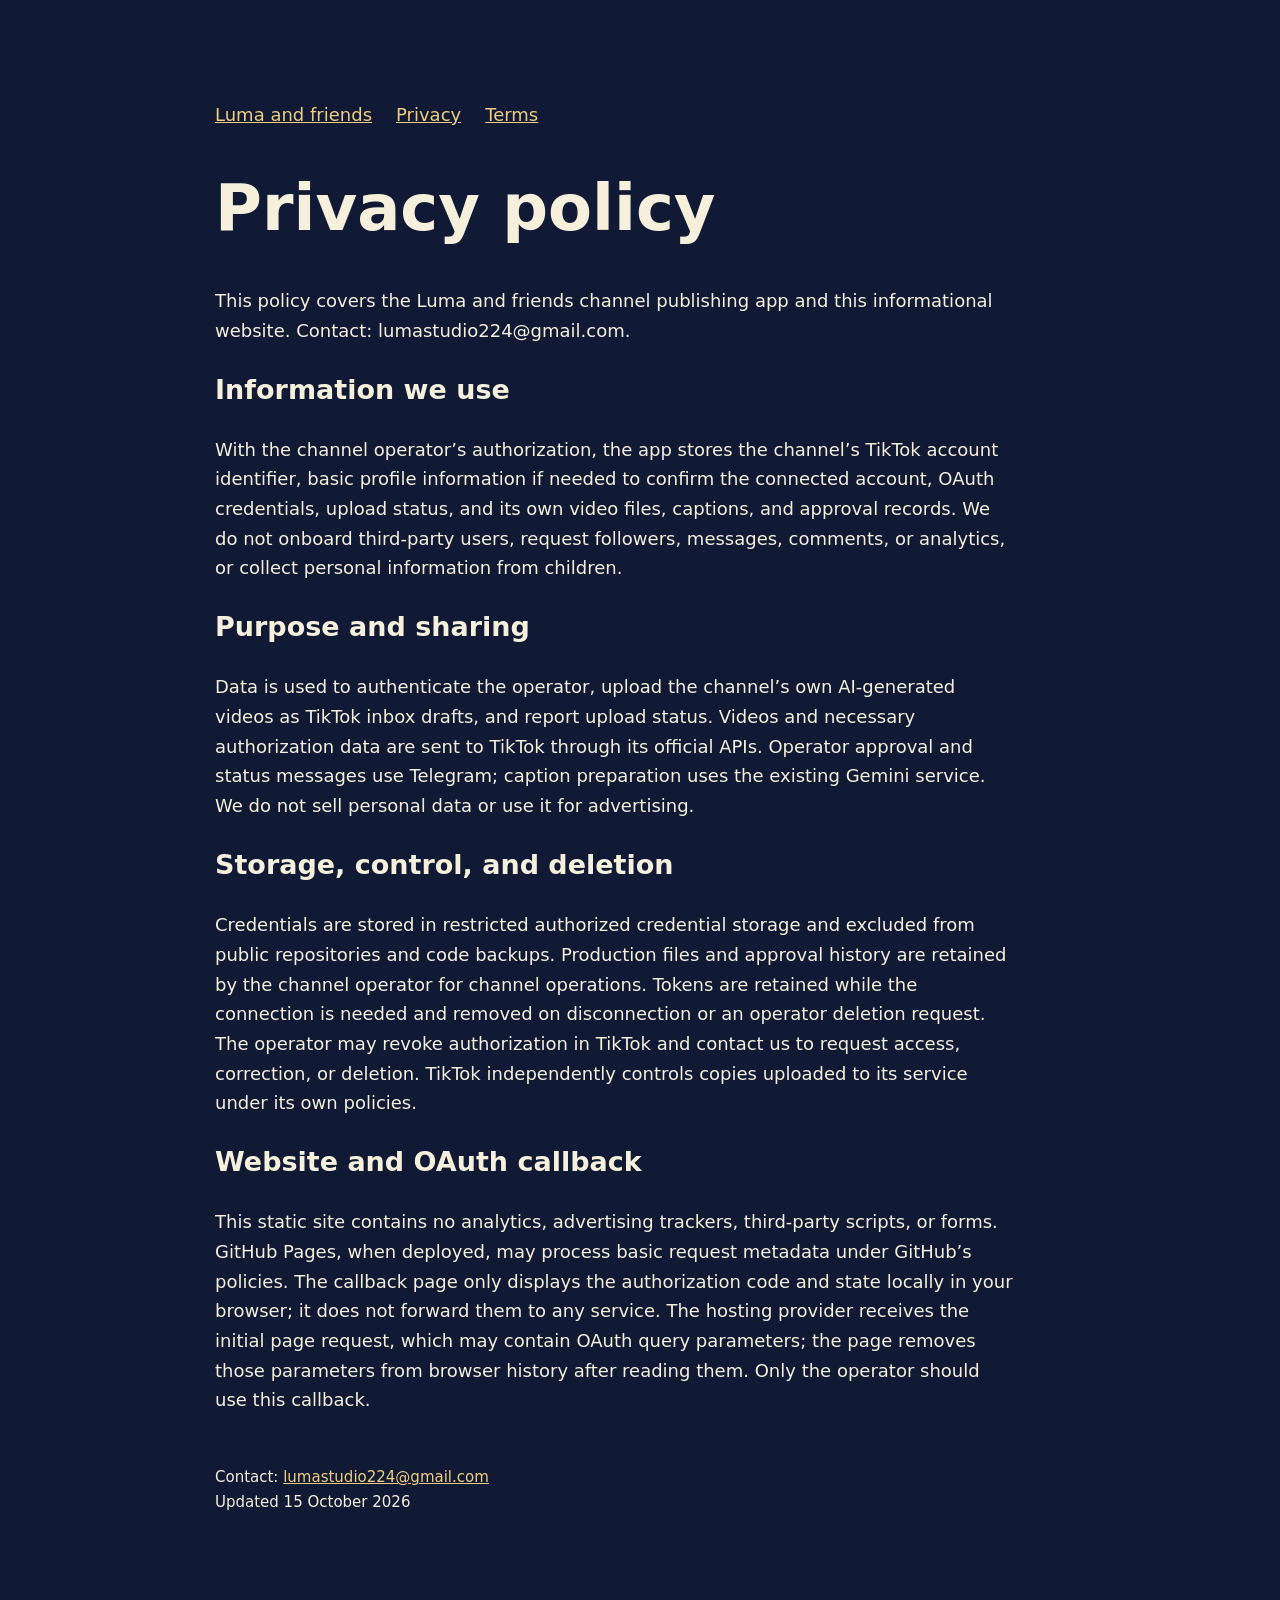
==== privacy-policy.html @ e39ebb84 "Prepare Luma public site and TikTok policies" ====
<!doctype html><html lang="en"><head><meta charset="utf-8"><meta name="viewport" content="width=device-width,initial-scale=1"><meta name="referrer" content="no-referrer"><!-- TikTok verification slot: place the portal-provided signature file at this site root; add a meta tag here only if the portal explicitly supplies one. --><title>Privacy policy — Luma and friends</title><link rel="stylesheet" href="style.css"></head><body><main><nav><a href="index.html">Luma and friends</a><a href="privacy-policy.html">Privacy</a><a href="terms.html">Terms</a></nav><h1>Privacy policy</h1><p>This policy covers the Luma and friends channel publishing app and this informational website. Contact: lumastudio224@gmail.com.</p><h2>Information we use</h2><p>With the channel operator’s authorization, the app stores the channel’s TikTok account identifier, basic profile information if needed to confirm the connected account, OAuth credentials, upload status, and its own video files, captions, and approval records. We do not onboard third-party users, request followers, messages, comments, or analytics, or collect personal information from children.</p><h2>Purpose and sharing</h2><p>Data is used to authenticate the operator, upload the channel’s own AI-generated videos as TikTok inbox drafts, and report upload status. Videos and necessary authorization data are sent to TikTok through its official APIs. Operator approval and status messages use Telegram; caption preparation uses the existing Gemini service. We do not sell personal data or use it for advertising.</p><h2>Storage, control, and deletion</h2><p>Credentials are stored in restricted authorized credential storage and excluded from public repositories and code backups. Production files and approval history are retained by the channel operator for channel operations. Tokens are retained while the connection is needed and removed on disconnection or an operator deletion request. The operator may revoke authorization in TikTok and contact us to request access, correction, or deletion. TikTok independently controls copies uploaded to its service under its own policies.</p><h2>Website and OAuth callback</h2><p>This static site contains no analytics, advertising trackers, third-party scripts, or forms. GitHub Pages, when deployed, may process basic request metadata under GitHub’s policies. The callback page only displays the authorization code and state locally in your browser; it does not forward them to any service. The hosting provider receives the initial page request, which may contain OAuth query parameters; the page removes those parameters from browser history after reading them. Only the operator should use this callback.</p><footer>Contact: <a href="mailto:lumastudio224@gmail.com">lumastudio224@gmail.com</a><br>Updated 15 October 2026</footer></main></body></html>
---- style.css ----
body{margin:0;background:#101a35;color:#f5efdc;font:18px/1.65 system-ui,sans-serif}main{max-width:850px;margin:8vh auto;padding:28px}h1{font-size:clamp(2.3rem,7vw,4rem);line-height:1.1}a{color:#f0cd80}nav{display:flex;gap:24px;flex-wrap:wrap}p{max-width:70ch}.owl{font-size:4rem}pre{white-space:pre-wrap;overflow-wrap:anywhere;padding:20px;background:#203050}footer{margin-top:50px;font-size:15px}
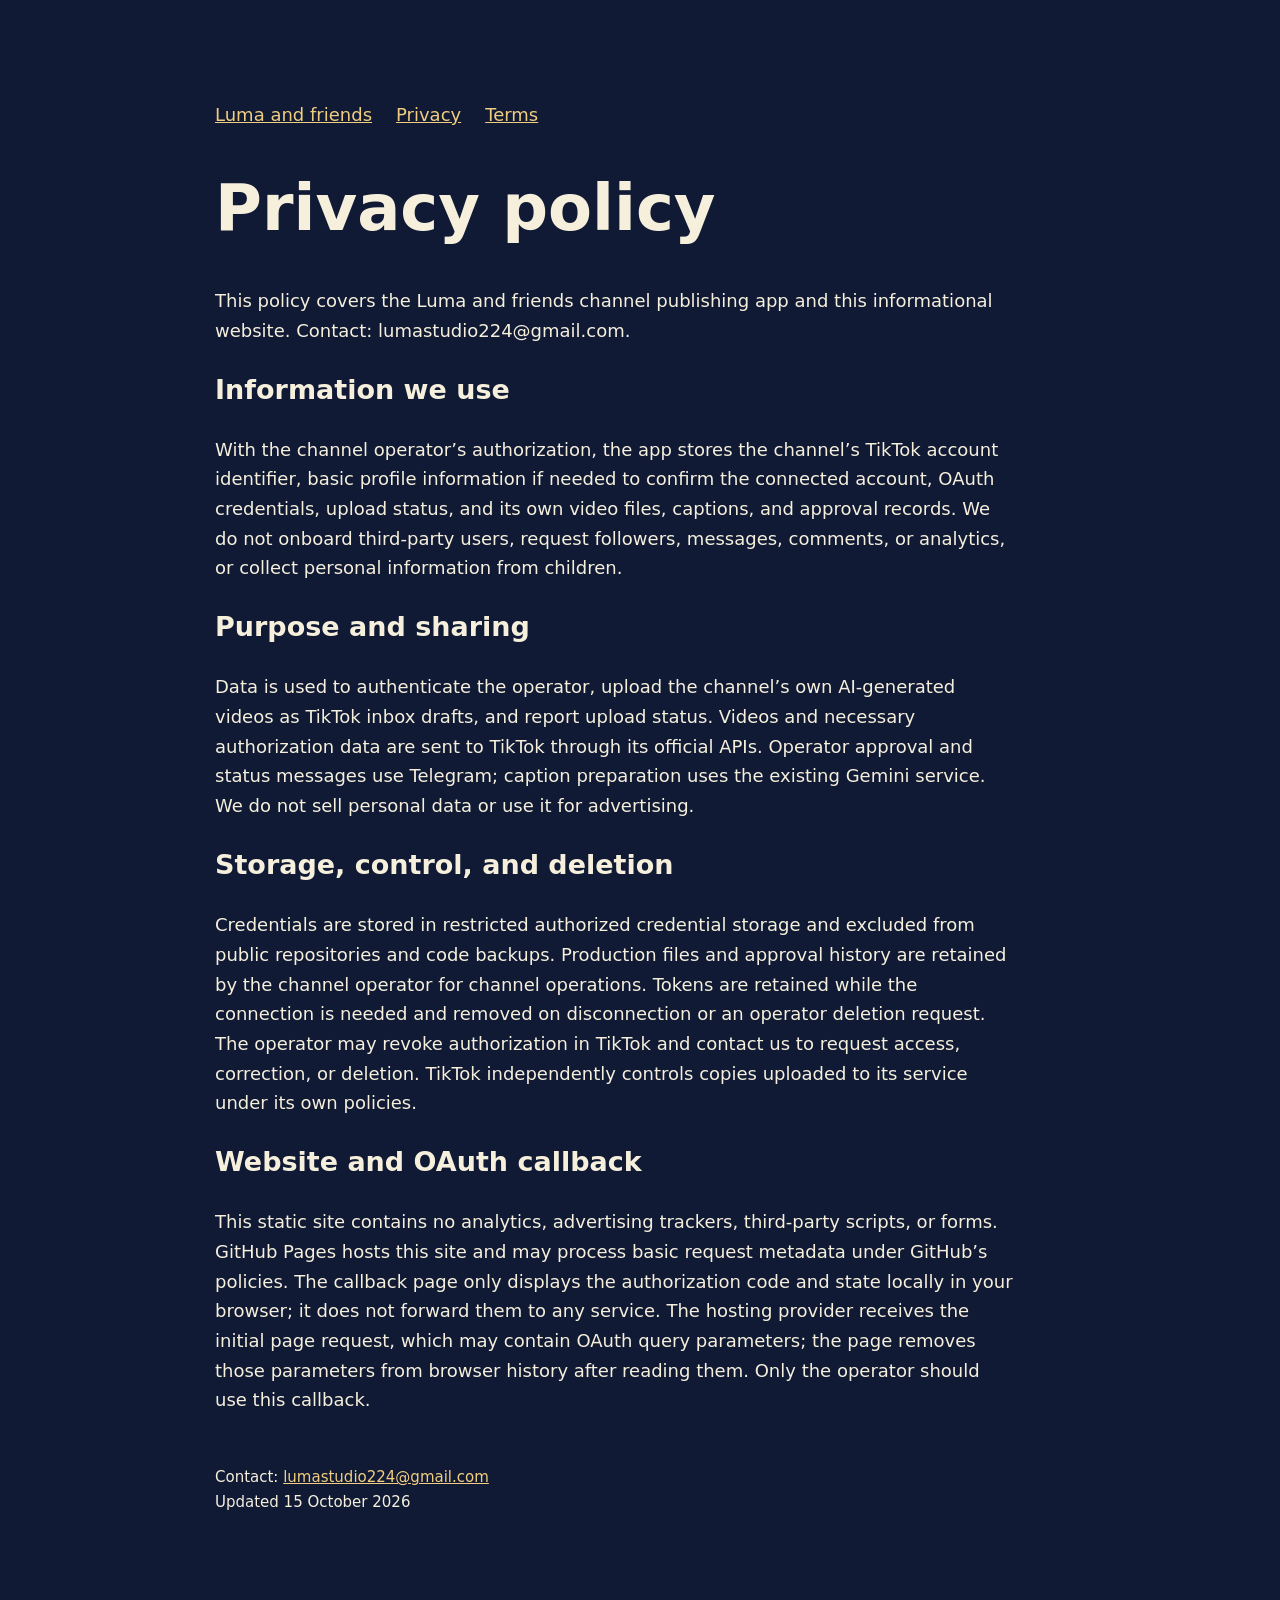
==== commit 4e146622: "Privacy: GitHub Pages hosting wording" ====
--- a/privacy-policy.html
+++ b/privacy-policy.html
@@ -1 +1 @@
-<!doctype html><html lang="en"><head><meta charset="utf-8"><meta name="viewport" content="width=device-width,initial-scale=1"><meta name="referrer" content="no-referrer"><!-- TikTok verification slot: place the portal-provided signature file at this site root; add a meta tag here only if the portal explicitly supplies one. --><title>Privacy policy — Luma and friends</title><link rel="stylesheet" href="style.css"></head><body><main><nav><a href="index.html">Luma and friends</a><a href="privacy-policy.html">Privacy</a><a href="terms.html">Terms</a></nav><h1>Privacy policy</h1><p>This policy covers the Luma and friends channel publishing app and this informational website. Contact: lumastudio224@gmail.com.</p><h2>Information we use</h2><p>With the channel operator’s authorization, the app stores the channel’s TikTok account identifier, basic profile information if needed to confirm the connected account, OAuth credentials, upload status, and its own video files, captions, and approval records. We do not onboard third-party users, request followers, messages, comments, or analytics, or collect personal information from children.</p><h2>Purpose and sharing</h2><p>Data is used to authenticate the operator, upload the channel’s own AI-generated videos as TikTok inbox drafts, and report upload status. Videos and necessary authorization data are sent to TikTok through its official APIs. Operator approval and status messages use Telegram; caption preparation uses the existing Gemini service. We do not sell personal data or use it for advertising.</p><h2>Storage, control, and deletion</h2><p>Credentials are stored in restricted authorized credential storage and excluded from public repositories and code backups. Production files and approval history are retained by the channel operator for channel operations. Tokens are retained while the connection is needed and removed on disconnection or an operator deletion request. The operator may revoke authorization in TikTok and contact us to request access, correction, or deletion. TikTok independently controls copies uploaded to its service under its own policies.</p><h2>Website and OAuth callback</h2><p>This static site contains no analytics, advertising trackers, third-party scripts, or forms. GitHub Pages, when deployed, may process basic request metadata under GitHub’s policies. The callback page only displays the authorization code and state locally in your browser; it does not forward them to any service. The hosting provider receives the initial page request, which may contain OAuth query parameters; the page removes those parameters from browser history after reading them. Only the operator should use this callback.</p><footer>Contact: <a href="mailto:lumastudio224@gmail.com">lumastudio224@gmail.com</a><br>Updated 15 October 2026</footer></main></body></html>+<!doctype html><html lang="en"><head><meta charset="utf-8"><meta name="viewport" content="width=device-width,initial-scale=1"><meta name="referrer" content="no-referrer"><!-- TikTok verification slot: place the portal-provided signature file at this site root; add a meta tag here only if the portal explicitly supplies one. --><title>Privacy policy — Luma and friends</title><link rel="stylesheet" href="style.css"></head><body><main><nav><a href="index.html">Luma and friends</a><a href="privacy-policy.html">Privacy</a><a href="terms.html">Terms</a></nav><h1>Privacy policy</h1><p>This policy covers the Luma and friends channel publishing app and this informational website. Contact: lumastudio224@gmail.com.</p><h2>Information we use</h2><p>With the channel operator’s authorization, the app stores the channel’s TikTok account identifier, basic profile information if needed to confirm the connected account, OAuth credentials, upload status, and its own video files, captions, and approval records. We do not onboard third-party users, request followers, messages, comments, or analytics, or collect personal information from children.</p><h2>Purpose and sharing</h2><p>Data is used to authenticate the operator, upload the channel’s own AI-generated videos as TikTok inbox drafts, and report upload status. Videos and necessary authorization data are sent to TikTok through its official APIs. Operator approval and status messages use Telegram; caption preparation uses the existing Gemini service. We do not sell personal data or use it for advertising.</p><h2>Storage, control, and deletion</h2><p>Credentials are stored in restricted authorized credential storage and excluded from public repositories and code backups. Production files and approval history are retained by the channel operator for channel operations. Tokens are retained while the connection is needed and removed on disconnection or an operator deletion request. The operator may revoke authorization in TikTok and contact us to request access, correction, or deletion. TikTok independently controls copies uploaded to its service under its own policies.</p><h2>Website and OAuth callback</h2><p>This static site contains no analytics, advertising trackers, third-party scripts, or forms. GitHub Pages hosts this site and may process basic request metadata under GitHub’s policies. The callback page only displays the authorization code and state locally in your browser; it does not forward them to any service. The hosting provider receives the initial page request, which may contain OAuth query parameters; the page removes those parameters from browser history after reading them. Only the operator should use this callback.</p><footer>Contact: <a href="mailto:lumastudio224@gmail.com">lumastudio224@gmail.com</a><br>Updated 15 October 2026</footer></main></body></html>
